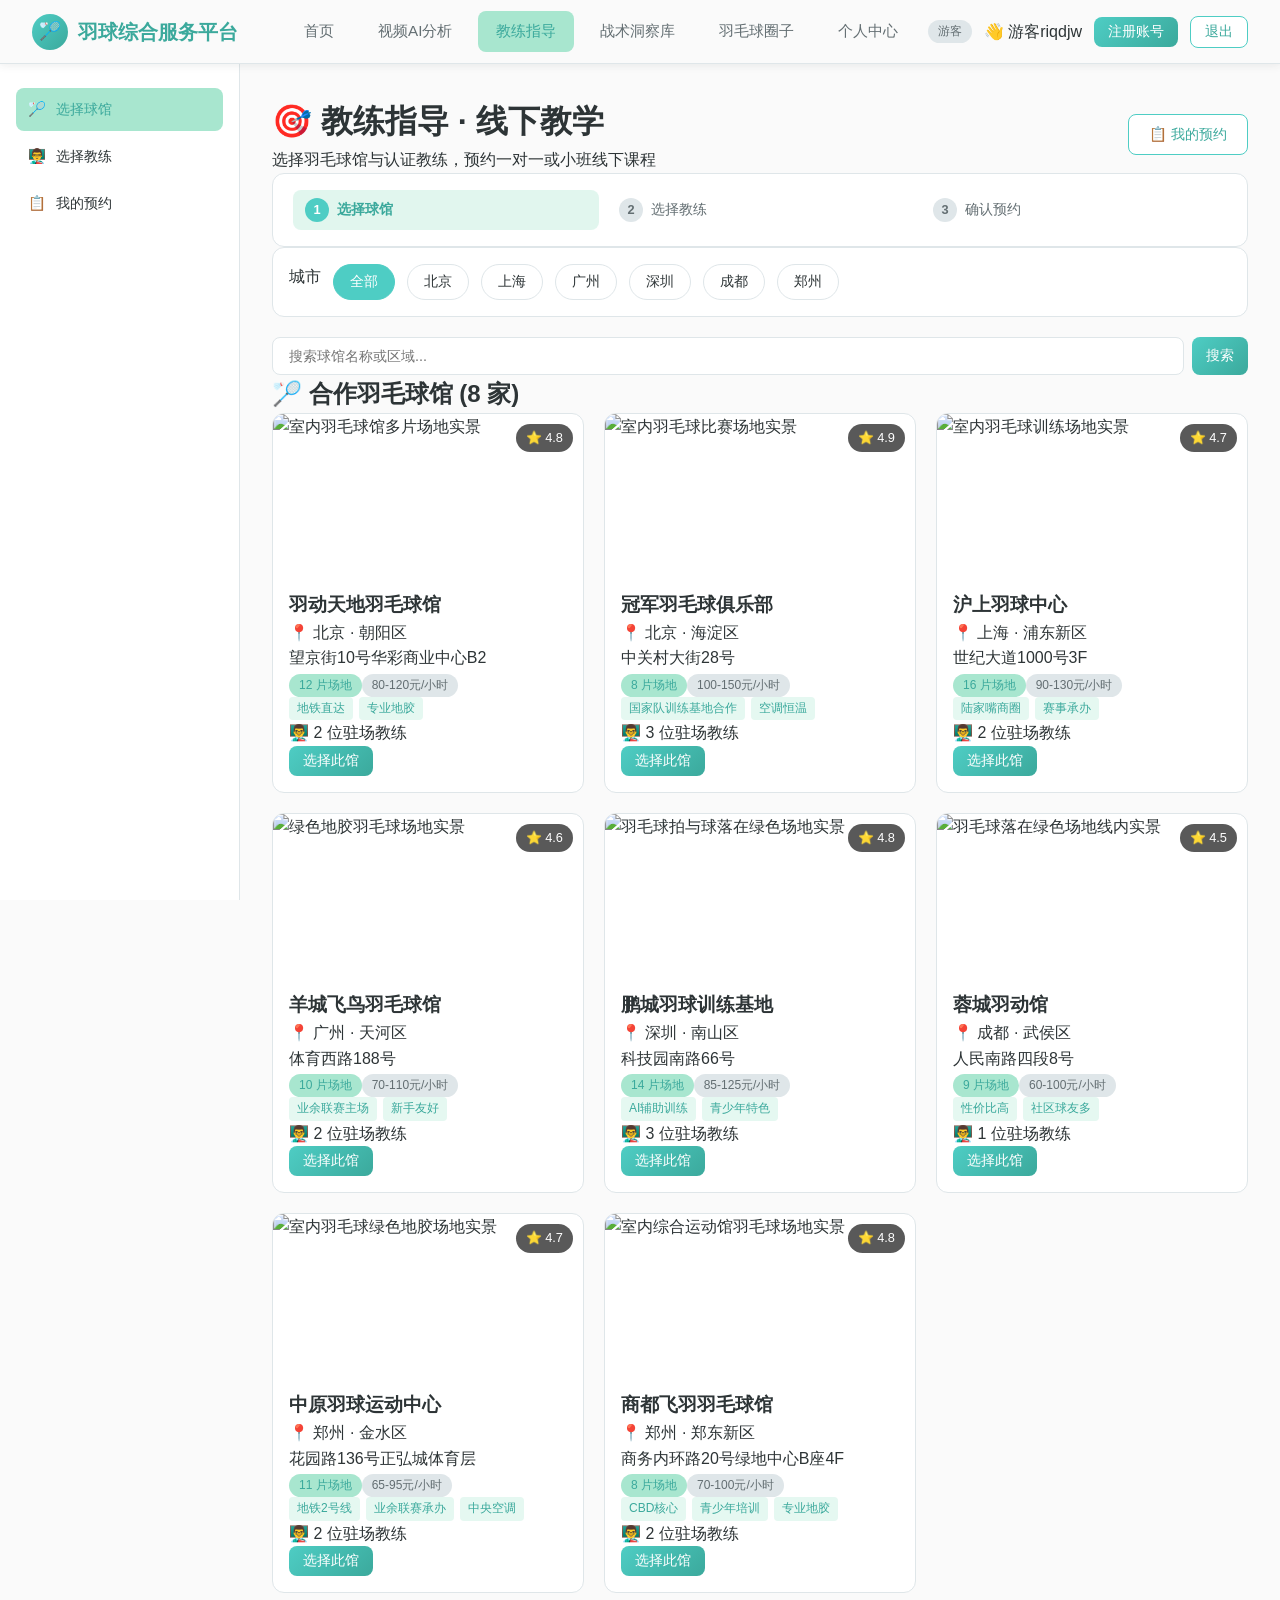
==== coaching.html @ 0258939e "Add files via upload" ====
<!DOCTYPE html>
<html lang="zh-CN">
<head>
  <meta charset="UTF-8">
  <meta name="viewport" content="width=device-width, initial-scale=1.0">
  <title>教练指导 - 羽球综合服务平台</title>
  <script src="https://cdn.tailwindcss.com"></script>
  <script>
    tailwind.config = {
      theme: { extend: { colors: { mint: { DEFAULT: '#4ECDC4', light: '#A8E6CF', dark: '#3BA99C' } } } }
    }
  </script>
  <link rel="stylesheet" href="css/common.css">
</head>
<body>
  <div id="topNav"></div>

  <div class="page-layout">
    <aside class="sidebar" id="sidebar"></aside>

    <main class="main-content">
      <div class="coaching-hero mb-6">
        <div>
          <h1 class="text-2xl font-bold text-gray-800">🎯 教练指导 · 线下教学</h1>
          <p class="text-gray-500 mt-1">选择羽毛球馆与认证教练，预约一对一或小班线下课程</p>
        </div>
        <button class="btn btn-secondary" id="myBookingsBtn">📋 我的预约</button>
      </div>

      <!-- 预约进度条 -->
      <div class="booking-steps mb-6" id="bookingSteps">
        <div class="booking-step active" data-step="1"><span class="step-num">1</span> 选择球馆</div>
        <div class="booking-step" data-step="2"><span class="step-num">2</span> 选择教练</div>
        <div class="booking-step" data-step="3"><span class="step-num">3</span> 确认预约</div>
      </div>

      <!-- 城市筛选 -->
      <div class="filter-bar mb-4" id="cityFilter">
        <div class="w-full mb-2 font-semibold text-sm text-gray-600">城市</div>
        <span class="filter-chip active" data-city="all">全部</span>
        <span class="filter-chip" data-city="北京">北京</span>
        <span class="filter-chip" data-city="上海">上海</span>
        <span class="filter-chip" data-city="广州">广州</span>
        <span class="filter-chip" data-city="深圳">深圳</span>
        <span class="filter-chip" data-city="成都">成都</span>
        <span class="filter-chip" data-city="郑州">郑州</span>
      </div>

      <div class="search-box mb-6">
        <input type="text" id="venueSearch" placeholder="搜索球馆名称或区域...">
        <button class="btn btn-sm btn-primary" id="venueSearchBtn">搜索</button>
      </div>

      <!-- Step 1: 球馆列表 -->
      <section id="stepVenues">
        <h2 class="text-lg font-bold mb-4">🏸 合作羽毛球馆 <span class="text-sm font-normal text-gray-500" id="venueCount"></span></h2>
        <div class="venue-grid" id="venueGrid"></div>
      </section>

      <!-- Step 2: 教练列表 -->
      <section id="stepCoaches" style="display:none;">
        <div class="selected-venue-bar mb-4" id="selectedVenueBar"></div>
        <h2 class="text-lg font-bold mb-4">👨‍🏫 驻场教练 <span class="text-sm font-normal text-gray-500" id="coachCount"></span></h2>
        <div class="filter-bar mb-4" id="coachFilter">
          <span class="filter-chip active" data-specialty="all">全部专长</span>
          <span class="filter-chip" data-specialty="新手">新手入门</span>
          <span class="filter-chip" data-specialty="单打">单打</span>
          <span class="filter-chip" data-specialty="双打">双打</span>
          <span class="filter-chip" data-specialty="青少年">青少年</span>
        </div>
        <div class="coach-grid" id="coachGrid"></div>
        <button class="btn btn-secondary mt-4" id="backToVenuesBtn">← 重新选择球馆</button>
      </section>
    </main>
  </div>

  <!-- 教练详情弹窗 -->
  <div class="modal-overlay" id="coachDetailModal">
    <div class="modal modal-lg">
      <div class="modal-header">
        <h3 id="coachDetailTitle">教练详情</h3>
        <button class="modal-close">&times;</button>
      </div>
      <div class="modal-body" id="coachDetailBody"></div>
      <div class="modal-footer">
        <button class="btn btn-primary" id="coachBookBtn">📅 立即预约</button>
      </div>
    </div>
  </div>

  <!-- 预约弹窗 -->
  <div class="modal-overlay" id="bookingModal">
    <div class="modal">
      <div class="modal-header">
        <h3>确认线下预约</h3>
        <button class="modal-close">&times;</button>
      </div>
      <div class="modal-body">
        <div class="booking-summary mb-4" id="bookingSummary"></div>
        <form id="bookingForm">
          <div class="form-group">
            <label class="form-label">上课日期</label>
            <select class="form-select" id="bookingDate"></select>
          </div>
          <div class="form-group">
            <label class="form-label">时间段</label>
            <div class="time-slot-grid" id="timeSlotGrid"></div>
          </div>
          <div class="form-group">
            <label class="form-label">课程类型</label>
            <select class="form-select" id="bookingCourseType">
              <option value="私教1对1">私教1对1（1小时）</option>
              <option value="双人对练">双人对练（1.5小时）</option>
              <option value="小班团课">小班团课（2小时，3人起）</option>
            </select>
          </div>
          <div class="form-group">
            <label class="form-label">联系电话</label>
            <input type="text" class="form-input" id="bookingPhone" placeholder="便于教练联系您">
          </div>
          <div class="form-group">
            <label class="form-label">备注（选填）</label>
            <textarea class="form-textarea" id="bookingNote" rows="2" placeholder="如：希望重点练习后场高远球"></textarea>
          </div>
          <div class="booking-price-box" id="bookingPriceBox"></div>
          <button type="submit" class="btn btn-primary w-full mt-2">确认预约</button>
        </form>
      </div>
    </div>
  </div>

  <!-- 我的预约弹窗 -->
  <div class="modal-overlay" id="myBookingsModal">
    <div class="modal modal-lg">
      <div class="modal-header">
        <h3>📋 我的教练预约</h3>
        <button class="modal-close">&times;</button>
      </div>
      <div class="modal-body" id="myBookingsList"></div>
    </div>
  </div>

  <script src="https://code.jquery.com/jquery-3.7.1.min.js"></script>
  <script src="js/video-library.js"></script>
  <script src="js/community-seed.js"></script>
  <script src="js/player-extra.js"></script>
  <script src="js/venue-images.js"></script>
  <script src="js/mock-data.js"></script>
  <script src="js/common.js"></script>
  <script src="js/coaching.js"></script>
</body>
</html>
---- css/common.css ----
/**
 * 羽毛球综合服务网站 - 公共样式
 * 主色调：羽毛球白 + 薄荷绿 + 深灰
 * 运动清爽风格，适配电脑端
 */

/* ========== CSS 变量 ========== */
:root {
  --color-white: #FAFAFA;
  --color-mint: #4ECDC4;
  --color-mint-light: #A8E6CF;
  --color-mint-dark: #3BA99C;
  --color-gray-dark: #2D3436;
  --color-gray: #636E72;
  --color-gray-light: #DFE6E9;
  --color-accent: #FF6B6B;
  --shadow-sm: 0 2px 8px rgba(45, 52, 54, 0.08);
  --shadow-md: 0 4px 16px rgba(45, 52, 54, 0.12);
  --shadow-lg: 0 8px 32px rgba(45, 52, 54, 0.16);
  --radius: 12px;
  --nav-height: 64px;
  --sidebar-width: 240px;
  --transition: all 0.3s ease;
}

/* ========== 基础重置 ========== */
* {
  margin: 0;
  padding: 0;
  box-sizing: border-box;
}

html {
  scroll-behavior: smooth;
}

body {
  font-family: 'Segoe UI', 'PingFang SC', 'Microsoft YaHei', sans-serif;
  background-color: var(--color-white);
  color: var(--color-gray-dark);
  min-height: 100vh;
  line-height: 1.6;
}

a {
  text-decoration: none;
  color: inherit;
  transition: var(--transition);
}

img {
  max-width: 100%;
  display: block;
}

/* ========== 固定顶部导航栏 ========== */
.top-nav {
  position: fixed;
  top: 0;
  left: 0;
  right: 0;
  height: var(--nav-height);
  background: rgba(250, 250, 250, 0.95);
  backdrop-filter: blur(12px);
  border-bottom: 1px solid var(--color-gray-light);
  z-index: 1000;
  display: flex;
  align-items: center;
  padding: 0 32px;
  box-shadow: var(--shadow-sm);
}

.nav-logo {
  display: flex;
  align-items: center;
  gap: 10px;
  font-size: 1.25rem;
  font-weight: 700;
  color: var(--color-mint-dark);
  margin-right: 48px;
}

.nav-logo-icon {
  width: 36px;
  height: 36px;
  background: linear-gradient(135deg, var(--color-mint), var(--color-mint-dark));
  border-radius: 50%;
  display: flex;
  align-items: center;
  justify-content: center;
  font-size: 18px;
}

.nav-links {
  display: flex;
  gap: 8px;
  flex: 1;
}

.nav-link {
  padding: 8px 18px;
  border-radius: 8px;
  font-size: 0.95rem;
  font-weight: 500;
  color: var(--color-gray);
  transition: var(--transition);
}

.nav-link:hover,
.nav-link.active {
  background: var(--color-mint-light);
  color: var(--color-mint-dark);
}

.nav-actions {
  display: flex;
  align-items: center;
  gap: 12px;
}

/* ========== 主布局：侧边栏 + 内容区 ========== */
.page-layout {
  display: flex;
  padding-top: var(--nav-height);
  min-height: 100vh;
}

.sidebar {
  position: fixed;
  top: var(--nav-height);
  left: 0;
  width: var(--sidebar-width);
  height: calc(100vh - var(--nav-height));
  background: #fff;
  border-right: 1px solid var(--color-gray-light);
  padding: 24px 16px;
  overflow-y: auto;
  z-index: 100;
}

.sidebar-title {
  font-size: 0.75rem;
  font-weight: 600;
  color: var(--color-gray);
  text-transform: uppercase;
  letter-spacing: 1px;
  margin-bottom: 12px;
  padding-left: 12px;
}

.sidebar-item {
  display: flex;
  align-items: center;
  gap: 10px;
  padding: 10px 12px;
  border-radius: 8px;
  cursor: pointer;
  font-size: 0.9rem;
  color: var(--color-gray-dark);
  transition: var(--transition);
  margin-bottom: 4px;
}

.sidebar-item:hover,
.sidebar-item.active {
  background: var(--color-mint-light);
  color: var(--color-mint-dark);
}

.main-content {
  flex: 1;
  margin-left: var(--sidebar-width);
  padding: 32px;
  max-width: calc(100% - var(--sidebar-width));
}

/* 无侧边栏页面 */
.main-content.full-width {
  margin-left: 0;
  max-width: 100%;
}

/* ========== 按钮样式 ========== */
.btn {
  display: inline-flex;
  align-items: center;
  justify-content: center;
  gap: 6px;
  padding: 10px 20px;
  border-radius: 8px;
  font-size: 0.9rem;
  font-weight: 500;
  cursor: pointer;
  border: none;
  transition: var(--transition);
}

.btn-primary {
  background: linear-gradient(135deg, var(--color-mint), var(--color-mint-dark));
  color: #fff;
}

.btn-primary:hover {
  transform: translateY(-1px);
  box-shadow: var(--shadow-md);
}

.btn-secondary {
  background: #fff;
  color: var(--color-mint-dark);
  border: 1px solid var(--color-mint);
}

.btn-secondary:hover {
  background: var(--color-mint-light);
}

.btn-danger {
  background: var(--color-accent);
  color: #fff;
}

.btn-sm {
  padding: 6px 14px;
  font-size: 0.85rem;
}

.btn-icon {
  width: 36px;
  height: 36px;
  padding: 0;
  border-radius: 50%;
}

/* ========== 卡片组件 ========== */
.card {
  background: #fff;
  border-radius: var(--radius);
  box-shadow: var(--shadow-sm);
  border: 1px solid var(--color-gray-light);
  overflow: hidden;
  transition: var(--transition);
}

.card:hover {
  box-shadow: var(--shadow-md);
}

.card-header {
  padding: 16px 20px;
  border-bottom: 1px solid var(--color-gray-light);
  font-weight: 600;
  display: flex;
  align-items: center;
  justify-content: space-between;
}

.card-body {
  padding: 20px;
}

/* ========== 轮播图 ========== */
.carousel {
  position: relative;
  border-radius: var(--radius);
  overflow: hidden;
  height: 360px;
}

.carousel-inner {
  display: flex;
  transition: transform 0.5s ease;
  height: 100%;
}

.carousel-slide {
  min-width: 100%;
  height: 100%;
  position: relative;
  cursor: pointer;
}

.carousel-slide img {
  width: 100%;
  height: 100%;
  object-fit: cover;
}

.carousel-slide .carousel-video {
  width: 100%;
  height: 100%;
  object-fit: cover;
}

.carousel-slide .carousel-embed {
  width: 100%;
  height: 100%;
  border: none;
  pointer-events: none;
}

/* ========== B站/通用视频嵌入 ========== */
.video-embed-frame {
  width: 100%;
  border: none;
  border-radius: 12px;
  background: #000;
}

.video-embed-wrap {
  width: 100%;
}

.video-container {
  min-height: 360px;
  background: #111;
  border-radius: var(--radius);
  padding: 8px;
}

/* ========== 热门视频缩略图 ========== */
.hot-video-thumb {
  position: relative;
  width: 72px;
  height: 48px;
  border-radius: 6px;
  overflow: hidden;
  flex-shrink: 0;
}

.hot-video-thumb img {
  width: 100%;
  height: 100%;
  object-fit: cover;
}

.hot-video-thumb .play-icon {
  position: absolute;
  inset: 0;
  display: flex;
  align-items: center;
  justify-content: center;
  background: rgba(0,0,0,0.35);
  color: #fff;
  font-size: 14px;
}

/* ========== 羽球资讯视频封面 ========== */
.news-card-cover {
  overflow: hidden;
  background: #000;
}

.news-play-badge {
  position: absolute;
  inset: 0;
  display: flex;
  align-items: center;
  justify-content: center;
  background: rgba(0, 0, 0, 0.35);
  color: #fff;
  font-size: 1rem;
  font-weight: 600;
  transition: var(--transition);
}

.news-card:hover .news-play-badge {
  background: rgba(0, 0, 0, 0.5);
}

.news-duration-badge {
  position: absolute;
  bottom: 8px;
  right: 8px;
  background: rgba(0, 0, 0, 0.75);
  color: #fff;
  font-size: 0.7rem;
  padding: 2px 8px;
  border-radius: 4px;
  z-index: 1;
}

.news-article-badge {
  position: absolute;
  top: 8px;
  left: 8px;
  background: rgba(78, 205, 196, 0.92);
  color: #fff;
  font-size: 0.7rem;
  padding: 3px 10px;
  border-radius: 4px;
  font-weight: 600;
  z-index: 1;
}

.news-article-meta {
  line-height: 1.8;
}

/* ========== 战术卡片视频封面 ========== */
.tactic-card-media {
  position: relative;
  padding: 0 !important;
  height: 160px;
  overflow: hidden;
  background: #000;
}

.tactic-card-video-thumb {
  width: 100%;
  height: 100%;
  object-fit: cover;
}

.tactic-card-emoji {
  font-size: 48px;
}

.tactic-play-badge {
  position: absolute;
  bottom: 8px;
  right: 8px;
  background: rgba(78, 205, 196, 0.9);
  color: #fff;
  font-size: 0.7rem;
  padding: 2px 8px;
  border-radius: 4px;
}

.carousel-caption {
  position: absolute;
  bottom: 0;
  left: 0;
  right: 0;
  padding: 24px 32px;
  background: linear-gradient(transparent, rgba(0,0,0,0.7));
  color: #fff;
}

.carousel-caption h3 {
  font-size: 1.5rem;
  margin-bottom: 8px;
}

.carousel-btn {
  position: absolute;
  top: 50%;
  transform: translateY(-50%);
  width: 44px;
  height: 44px;
  background: rgba(255,255,255,0.9);
  border: none;
  border-radius: 50%;
  cursor: pointer;
  font-size: 20px;
  z-index: 10;
  transition: var(--transition);
}

.carousel-btn:hover {
  background: #fff;
  box-shadow: var(--shadow-md);
}

.carousel-btn.prev { left: 16px; }
.carousel-btn.next { right: 16px; }

.carousel-dots {
  position: absolute;
  bottom: 16px;
  left: 50%;
  transform: translateX(-50%);
  display: flex;
  gap: 8px;
  z-index: 10;
}

.carousel-dot {
  width: 10px;
  height: 10px;
  border-radius: 50%;
  background: rgba(255,255,255,0.5);
  cursor: pointer;
  transition: var(--transition);
}

.carousel-dot.active {
  background: var(--color-mint);
  width: 24px;
  border-radius: 5px;
}

/* ========== 弹窗组件 ========== */
.modal-overlay {
  position: fixed;
  inset: 0;
  background: rgba(45, 52, 54, 0.5);
  backdrop-filter: blur(4px);
  z-index: 2000;
  display: none;
  align-items: center;
  justify-content: center;
  padding: 20px;
}

.modal-overlay.show {
  display: flex;
}

.modal {
  background: #fff;
  border-radius: var(--radius);
  box-shadow: var(--shadow-lg);
  width: 100%;
  max-width: 520px;
  max-height: 90vh;
  overflow-y: auto;
  animation: modalIn 0.3s ease;
}

.modal-lg {
  max-width: 720px;
}

@keyframes modalIn {
  from { opacity: 0; transform: scale(0.95) translateY(-10px); }
  to { opacity: 1; transform: scale(1) translateY(0); }
}

.modal-header {
  padding: 20px 24px;
  border-bottom: 1px solid var(--color-gray-light);
  display: flex;
  align-items: center;
  justify-content: space-between;
}

.modal-header h3 {
  font-size: 1.15rem;
  font-weight: 600;
}

.modal-close {
  width: 32px;
  height: 32px;
  border: none;
  background: var(--color-gray-light);
  border-radius: 50%;
  cursor: pointer;
  font-size: 18px;
  display: flex;
  align-items: center;
  justify-content: center;
  transition: var(--transition);
}

.modal-close:hover {
  background: var(--color-accent);
  color: #fff;
}

.modal-body {
  padding: 24px;
}

.modal-footer {
  padding: 16px 24px;
  border-top: 1px solid var(--color-gray-light);
  display: flex;
  justify-content: flex-end;
  gap: 12px;
}

/* ========== 表单样式 ========== */
.form-group {
  margin-bottom: 16px;
}

.form-label {
  display: block;
  font-size: 0.875rem;
  font-weight: 500;
  margin-bottom: 6px;
  color: var(--color-gray-dark);
}

.form-input,
.form-select,
.form-textarea {
  width: 100%;
  padding: 10px 14px;
  border: 1px solid var(--color-gray-light);
  border-radius: 8px;
  font-size: 0.9rem;
  transition: var(--transition);
  background: #fff;
}

.form-input:focus,
.form-select:focus,
.form-textarea:focus {
  outline: none;
  border-color: var(--color-mint);
  box-shadow: 0 0 0 3px rgba(78, 205, 196, 0.2);
}

.form-textarea {
  min-height: 100px;
  resize: vertical;
}

.form-error {
  color: var(--color-accent);
  font-size: 0.8rem;
  margin-top: 4px;
}

.form-tabs {
  display: flex;
  gap: 4px;
  margin-bottom: 20px;
  background: var(--color-gray-light);
  padding: 4px;
  border-radius: 8px;
}

.form-tab {
  flex: 1;
  padding: 8px;
  text-align: center;
  border-radius: 6px;
  cursor: pointer;
  font-size: 0.9rem;
  transition: var(--transition);
}

.form-tab.active {
  background: #fff;
  color: var(--color-mint-dark);
  font-weight: 600;
}

.auth-divider {
  display: flex;
  align-items: center;
  gap: 12px;
  margin: 16px 0;
  color: var(--color-gray);
  font-size: 0.85rem;
}

.auth-divider::before,
.auth-divider::after {
  content: '';
  flex: 1;
  height: 1px;
  background: var(--color-gray-light);
}

/* ========== Toast 提示 ========== */
.toast-container {
  position: fixed;
  top: 80px;
  right: 24px;
  z-index: 3000;
  display: flex;
  flex-direction: column;
  gap: 8px;
}

.toast {
  padding: 12px 20px;
  border-radius: 8px;
  background: var(--color-gray-dark);
  color: #fff;
  font-size: 0.9rem;
  box-shadow: var(--shadow-md);
  animation: toastIn 0.3s ease;
  max-width: 360px;
}

.toast.success { background: var(--color-mint-dark); }
.toast.error { background: var(--color-accent); }
.toast.warning { background: #FDCB6E; color: var(--color-gray-dark); }

@keyframes toastIn {
  from { opacity: 0; transform: translateX(100%); }
  to { opacity: 1; transform: translateX(0); }
}

/* ========== 标签/徽章 ========== */
.badge {
  display: inline-block;
  padding: 2px 10px;
  border-radius: 20px;
  font-size: 0.75rem;
  font-weight: 500;
}

.badge-mint {
  background: var(--color-mint-light);
  color: var(--color-mint-dark);
}

.badge-gray {
  background: var(--color-gray-light);
  color: var(--color-gray);
}

.badge-hot {
  background: #FFEAA7;
  color: #D63031;
}

/* ========== 数据卡片网格 ========== */
.stats-grid {
  display: grid;
  grid-template-columns: repeat(auto-fit, minmax(200px, 1fr));
  gap: 16px;
}

.stat-card {
  background: #fff;
  border-radius: var(--radius);
  padding: 20px;
  border: 1px solid var(--color-gray-light);
  text-align: center;
}

.stat-card .stat-value {
  font-size: 2rem;
  font-weight: 700;
  color: var(--color-mint-dark);
}

.stat-card .stat-label {
  font-size: 0.85rem;
  color: var(--color-gray);
  margin-top: 4px;
}

/* ========== 快捷入口 ========== */
.quick-entry-grid {
  display: grid;
  grid-template-columns: repeat(5, 1fr);
  gap: 16px;
}

.quick-entry {
  background: #fff;
  border-radius: var(--radius);
  padding: 24px 16px;
  text-align: center;
  border: 1px solid var(--color-gray-light);
  cursor: pointer;
  transition: var(--transition);
}

.quick-entry:hover {
  border-color: var(--color-mint);
  transform: translateY(-2px);
  box-shadow: var(--shadow-md);
}

.quick-entry-icon {
  width: 48px;
  height: 48px;
  margin: 0 auto 12px;
  background: var(--color-mint-light);
  border-radius: 12px;
  display: flex;
  align-items: center;
  justify-content: center;
  font-size: 24px;
}

.quick-entry-title {
  font-weight: 600;
  font-size: 0.9rem;
}

/* ========== 列表项 ========== */
.list-item {
  display: flex;
  align-items: center;
  gap: 16px;
  padding: 16px;
  border-bottom: 1px solid var(--color-gray-light);
  cursor: pointer;
  transition: var(--transition);
}

.list-item:hover {
  background: rgba(168, 230, 207, 0.15);
}

.list-item:last-child {
  border-bottom: none;
}

.list-rank {
  width: 28px;
  height: 28px;
  border-radius: 6px;
  display: flex;
  align-items: center;
  justify-content: center;
  font-weight: 700;
  font-size: 0.85rem;
  background: var(--color-gray-light);
}

.list-rank.top1 { background: #FFD700; color: #fff; }
.list-rank.top2 { background: #C0C0C0; color: #fff; }
.list-rank.top3 { background: #CD7F32; color: #fff; }

/* 首页三栏数据区 - 统一尺寸与简约排版 */
.home-data-section {
  margin-bottom: 32px;
}

.home-data-grid {
  display: grid;
  grid-template-columns: repeat(3, minmax(0, 1fr));
  gap: 20px;
  align-items: stretch;
}

.home-data-grid .scalable-card {
  display: flex;
  flex-direction: column;
  min-height: 520px;
  height: 100%;
}

.home-card-head {
  display: flex;
  align-items: center;
  justify-content: space-between;
  gap: 12px;
  padding: 14px 16px 10px;
  border-bottom: 1px solid var(--color-gray-light);
  min-height: 52px;
}

.home-card-title {
  font-size: 0.95rem;
  font-weight: 600;
  color: var(--color-gray-dark);
  margin: 0;
  white-space: nowrap;
  overflow: hidden;
  text-overflow: ellipsis;
}

.home-card-filters {
  display: flex;
  align-items: center;
  min-height: 44px;
  padding: 0 16px 10px;
  border-bottom: 1px solid var(--color-gray-light);
}

.home-card-filters .card-mini-tabs {
  width: 100%;
  gap: 6px;
}

.home-card-filters .card-mini-tab {
  flex: 1;
  text-align: center;
  padding: 6px 8px;
  font-size: 0.8rem;
  border-radius: 8px;
}

.home-card-filter-hint {
  font-size: 0.8rem;
  color: var(--color-gray);
}

.home-card-body {
  padding: 0;
}

.home-data-grid .list-item {
  padding: 12px 16px;
  gap: 12px;
  align-items: flex-start;
}

.home-data-grid .list-item .btn-sm {
  flex-shrink: 0;
  margin-top: 2px;
}

/* 首页数据卡片 - 自由缩放 */
.scalable-card {
  display: flex;
  flex-direction: column;
  min-height: 0;
}

.scale-controls-compact {
  padding: 2px 4px;
  background: transparent;
  border: none;
  gap: 4px;
  flex-shrink: 0;
}

.scale-controls {
  display: flex;
  align-items: center;
  gap: 6px;
  padding: 4px 8px;
  background: rgba(168, 230, 207, 0.2);
  border-radius: 8px;
  border: 1px solid rgba(78, 205, 196, 0.25);
}

.scale-controls-compact .scale-btn {
  width: 22px;
  height: 22px;
  font-size: 0.85rem;
  border-color: transparent;
  background: var(--color-gray-light);
}

.scale-controls-compact .scale-btn:hover {
  background: rgba(168, 230, 207, 0.45);
}

.scale-controls-compact .scale-slider {
  width: 56px;
}

.scale-btn {
  width: 26px;
  height: 26px;
  border: 1px solid var(--color-gray-light);
  border-radius: 6px;
  background: #fff;
  color: var(--color-gray-dark);
  font-size: 1rem;
  line-height: 1;
  cursor: pointer;
  transition: var(--transition);
  display: flex;
  align-items: center;
  justify-content: center;
  padding: 0;
}

.scale-btn:hover {
  border-color: var(--color-mint);
  color: var(--color-mint-dark);
}

.scale-btn-reset {
  font-size: 0.85rem;
}

.scale-slider {
  width: 72px;
  height: 4px;
  accent-color: var(--color-mint-dark);
  cursor: pointer;
}

.scale-label {
  font-size: 0.75rem;
  color: var(--color-gray);
  min-width: 36px;
  text-align: center;
}

.scalable-viewport {
  position: relative;
  overflow: auto;
  flex: 1;
  height: 400px;
  min-height: 280px;
  max-height: 640px;
  background: #fff;
}

.scalable-scaler {
  transform-origin: top left;
  transition: transform 0.15s ease;
  will-change: transform;
}

.scalable-resize-handle {
  position: sticky;
  bottom: 0;
  left: 0;
  right: 0;
  height: 8px;
  cursor: ns-resize;
  background: linear-gradient(to bottom, transparent, rgba(223, 230, 233, 0.9));
  display: flex;
  align-items: center;
  justify-content: center;
  z-index: 2;
}

.scalable-resize-handle:hover .resize-grip,
.scalable-resize-handle.is-dragging .resize-grip {
  background: var(--color-mint-dark);
  width: 48px;
}

.resize-grip {
  width: 32px;
  height: 3px;
  border-radius: 2px;
  background: var(--color-gray-light);
  transition: var(--transition);
}

.scalable-viewport.is-resizing {
  user-select: none;
}

/* 卡片内迷你 Tab */
.card-header-split {
  display: flex;
  align-items: center;
  justify-content: space-between;
  flex-wrap: wrap;
  gap: 8px;
}

.card-mini-tabs {
  display: flex;
  gap: 4px;
}

.card-mini-tab {
  font-size: 0.75rem;
  padding: 3px 10px;
  border-radius: 12px;
  cursor: pointer;
  color: var(--color-gray);
  background: var(--color-gray-light);
  transition: var(--transition);
  user-select: none;
}

.card-mini-tab:hover,
.card-mini-tab.active {
  background: var(--color-mint);
  color: #fff;
}

/* 胜率进度条 */
.win-rate-bar {
  height: 4px;
  background: var(--color-gray-light);
  border-radius: 2px;
  overflow: hidden;
  max-width: 180px;
}

.win-rate-bar-lg {
  max-width: 100%;
  height: 8px;
  border-radius: 4px;
}

.win-rate-fill {
  height: 100%;
  background: linear-gradient(90deg, var(--color-mint), var(--color-mint-dark));
  border-radius: inherit;
  transition: width 0.4s ease;
}

/* 详情弹窗 */
.detail-meta-row {
  display: flex;
  flex-wrap: wrap;
  gap: 8px;
  margin-bottom: 16px;
}

.detail-info-grid {
  display: grid;
  grid-template-columns: repeat(2, 1fr);
  gap: 12px;
  margin-bottom: 8px;
}

.detail-label {
  font-size: 0.75rem;
  color: var(--color-gray);
  display: block;
  margin-bottom: 2px;
}

.detail-info-grid p {
  font-weight: 600;
  font-size: 0.9rem;
}

.detail-table {
  width: 100%;
  border-collapse: collapse;
  font-size: 0.85rem;
  margin-bottom: 8px;
}

.detail-table th,
.detail-table td {
  padding: 8px 12px;
  border-bottom: 1px solid var(--color-gray-light);
  text-align: left;
}

.detail-table th {
  background: rgba(168, 230, 207, 0.2);
  font-weight: 600;
  color: var(--color-gray-dark);
}

.detail-actions {
  display: flex;
  flex-wrap: wrap;
  gap: 10px;
  padding-top: 16px;
  border-top: 1px solid var(--color-gray-light);
}

.player-career-box {
  padding: 12px 16px;
  border-radius: 8px;
  margin-bottom: 8px;
}

.player-status-active {
  color: var(--color-mint-dark);
}

.player-status-retired {
  color: #888;
}

.player-career-box.player-status-active {
  background: rgba(168, 230, 207, 0.25);
  border: 1px solid rgba(78, 205, 196, 0.35);
}

.player-career-box.player-status-retired {
  background: rgba(0, 0, 0, 0.04);
  border: 1px solid var(--color-gray-light);
}

.player-item-retired {
  opacity: 0.88;
}

.player-profile-grid {
  margin-bottom: 4px;
}

/* 球员高光时刻 */
.player-highlights {
  position: relative;
  padding-left: 8px;
  margin-bottom: 8px;
}

.player-highlight-item {
  display: flex;
  gap: 12px;
  padding-bottom: 16px;
  position: relative;
}

.player-highlight-item:not(:last-child)::before {
  content: '';
  position: absolute;
  left: 52px;
  top: 20px;
  bottom: 0;
  width: 2px;
  background: var(--color-gray-light);
}

.player-highlight-date {
  width: 72px;
  flex-shrink: 0;
  font-size: 0.75rem;
  color: var(--color-gray);
  text-align: right;
  padding-top: 2px;
}

.player-highlight-dot {
  width: 10px;
  height: 10px;
  border-radius: 50%;
  background: var(--color-mint);
  flex-shrink: 0;
  margin-top: 4px;
  z-index: 1;
}

.player-highlight-content {
  flex: 1;
  min-width: 0;
}

/* 球员相关文章 */
.player-articles {
  display: flex;
  flex-direction: column;
  gap: 10px;
  margin-bottom: 8px;
}

.player-article-card {
  padding: 12px 14px;
  border: 1px solid var(--color-gray-light);
  border-radius: 8px;
  transition: var(--transition);
}

.player-article-card:hover {
  border-color: var(--color-mint);
  background: rgba(168, 230, 207, 0.12);
}

/* ========== 页脚 ========== */
.site-footer {
  background: var(--color-gray-dark);
  color: #fff;
  padding: 48px 32px 24px;
  margin-top: 48px;
}

.footer-grid {
  display: grid;
  grid-template-columns: repeat(4, 1fr);
  gap: 32px;
  max-width: 1200px;
  margin: 0 auto 32px;
}

.footer-section h4 {
  margin-bottom: 16px;
  color: var(--color-mint);
}

.footer-section p,
.footer-section a {
  font-size: 0.875rem;
  color: rgba(255,255,255,0.7);
  line-height: 2;
  display: block;
}

.footer-section a:hover {
  color: var(--color-mint);
}

.footer-bottom {
  text-align: center;
  padding-top: 24px;
  border-top: 1px solid rgba(255,255,255,0.1);
  font-size: 0.8rem;
  color: rgba(255,255,255,0.5);
}

/* ========== 视频分析专用 ========== */
.video-container {
  background: #000;
  border-radius: var(--radius);
  overflow: hidden;
  position: relative;
}

.video-container video {
  width: 100%;
  max-height: 480px;
}

.analysis-panel {
  display: grid;
  grid-template-columns: 1fr 1fr;
  gap: 20px;
}

.heatmap-canvas {
  width: 100%;
  height: 200px;
  background: #1a1a2e;
  border-radius: 8px;
}

.trajectory-canvas {
  width: 100%;
  height: 200px;
  background: #16213e;
  border-radius: 8px;
}

.frame-preview {
  display: flex;
  gap: 8px;
  overflow-x: auto;
  padding: 8px 0;
}

.frame-thumb {
  min-width: 80px;
  height: 60px;
  border-radius: 6px;
  background: var(--color-gray-light);
  border: 2px solid transparent;
  cursor: pointer;
  display: flex;
  align-items: center;
  justify-content: center;
  font-size: 0.75rem;
  transition: var(--transition);
}

.frame-thumb.active {
  border-color: var(--color-mint);
}

.action-tag {
  display: inline-block;
  padding: 4px 12px;
  border-radius: 20px;
  font-size: 0.8rem;
  margin: 4px;
  background: var(--color-mint-light);
  color: var(--color-mint-dark);
}

/* ========== 战术卡片 ========== */
.tactic-card {
  background: #fff;
  border-radius: var(--radius);
  border: 1px solid var(--color-gray-light);
  overflow: hidden;
  transition: var(--transition);
  cursor: pointer;
}

.tactic-card:hover {
  box-shadow: var(--shadow-md);
  border-color: var(--color-mint);
}

.tactic-card-img {
  height: 160px;
  background: linear-gradient(135deg, var(--color-mint-light), var(--color-mint));
  display: flex;
  align-items: center;
  justify-content: center;
  font-size: 48px;
}

.tactic-card-body {
  padding: 16px;
}

.tactic-meta {
  display: flex;
  gap: 8px;
  flex-wrap: wrap;
  margin-top: 8px;
}

/* ========== 圈子/贴吧样式 ========== */
.forum-header {
  background: linear-gradient(135deg, var(--color-mint), var(--color-mint-dark));
  color: #fff;
  padding: 24px;
  border-radius: var(--radius);
  margin-bottom: 20px;
}

.post-item {
  background: #fff;
  border-radius: var(--radius);
  border: 1px solid var(--color-gray-light);
  padding: 20px;
  margin-bottom: 12px;
  transition: var(--transition);
}

.post-item:hover {
  box-shadow: var(--shadow-sm);
}

.post-item.pinned {
  border-left: 4px solid var(--color-mint);
}

.post-meta {
  display: flex;
  align-items: center;
  gap: 12px;
  font-size: 0.85rem;
  color: var(--color-gray);
  margin-bottom: 12px;
}

.post-actions {
  display: flex;
  gap: 16px;
  margin-top: 12px;
  padding-top: 12px;
  border-top: 1px solid var(--color-gray-light);
}

.post-action-btn {
  display: flex;
  align-items: center;
  gap: 4px;
  font-size: 0.85rem;
  color: var(--color-gray);
  cursor: pointer;
  border: none;
  background: none;
  transition: var(--transition);
}

.post-action-btn:hover,
.post-action-btn.active {
  color: var(--color-mint-dark);
}

/* 社区动态条 */
.community-activity-bar {
  background: #fff;
  border: 1px solid var(--color-gray-light);
  border-radius: var(--radius);
  padding: 14px 18px;
  margin-bottom: 16px;
}

.activity-stats {
  display: flex;
  flex-wrap: wrap;
  gap: 16px;
  font-size: 0.85rem;
  color: var(--color-gray);
  margin-bottom: 10px;
  padding-bottom: 10px;
  border-bottom: 1px dashed var(--color-gray-light);
}

.activity-hot {
  display: flex;
  flex-wrap: wrap;
  align-items: center;
  gap: 8px;
  font-size: 0.85rem;
}

.activity-label {
  font-weight: 600;
  color: var(--color-mint-dark);
  white-space: nowrap;
}

.activity-hot-item {
  color: var(--color-gray-dark);
  text-decoration: none;
  max-width: 200px;
  overflow: hidden;
  text-overflow: ellipsis;
  white-space: nowrap;
}

.activity-hot-item:hover {
  color: var(--color-mint-dark);
  text-decoration: underline;
}

.activity-divider {
  color: var(--color-gray-light);
  user-select: none;
}

.sidebar-badge {
  background: var(--color-mint-light);
  color: var(--color-mint-dark);
  font-size: 0.7rem;
  padding: 1px 6px;
  border-radius: 10px;
  font-weight: 600;
}

/* 视频帖缩略图 */
.video-thumb-preview {
  position: relative;
}

.video-play-overlay {
  position: absolute;
  inset: 0;
  display: flex;
  align-items: center;
  justify-content: center;
  background: rgba(0, 0, 0, 0.35);
  color: #fff;
  font-size: 1.1rem;
  font-weight: 600;
  transition: var(--transition);
}

.video-thumb-preview:hover .video-play-overlay {
  background: rgba(0, 0, 0, 0.5);
}

.video-duration-badge {
  position: absolute;
  bottom: 8px;
  right: 8px;
  background: rgba(0, 0, 0, 0.75);
  color: #fff;
  font-size: 0.75rem;
  padding: 2px 8px;
  border-radius: 4px;
}

.video-coach-badge {
  position: absolute;
  bottom: 8px;
  left: 8px;
  background: rgba(78, 205, 196, 0.9);
  color: #fff;
  font-size: 0.75rem;
  padding: 2px 8px;
  border-radius: 4px;
}

.video-embed-wrap {
  margin-bottom: 16px;
}

.video-embed-frame {
  width: 100%;
  border-radius: var(--radius);
  background: #000;
}

.comment-list {
  margin-top: 16px;
  padding-left: 16px;
  border-left: 2px solid var(--color-gray-light);
}

.comment-item {
  padding: 12px 0;
  border-bottom: 1px dashed var(--color-gray-light);
}

.comment-replies {
  margin-left: 24px;
  margin-top: 8px;
}

.fab-post {
  position: fixed;
  bottom: 32px;
  right: 32px;
  width: 56px;
  height: 56px;
  border-radius: 50%;
  background: linear-gradient(135deg, var(--color-mint), var(--color-mint-dark));
  color: #fff;
  border: none;
  font-size: 28px;
  cursor: pointer;
  box-shadow: var(--shadow-lg);
  z-index: 500;
  transition: var(--transition);
}

.fab-post:hover {
  transform: scale(1.1);
}

/* ========== 个人中心 ========== */
.profile-header {
  background: linear-gradient(135deg, var(--color-mint-light), var(--color-mint));
  border-radius: var(--radius);
  padding: 32px;
  display: flex;
  align-items: center;
  gap: 24px;
  margin-bottom: 24px;
}

.guest-tip-banner {
  padding: 10px 14px;
  background: rgba(255, 255, 255, 0.75);
  border-radius: 8px;
  font-size: 0.85rem;
  color: var(--color-gray-dark);
  display: flex;
  align-items: center;
  flex-wrap: wrap;
  gap: 8px;
}

.profile-avatar {
  width: 96px;
  height: 96px;
  border-radius: 50%;
  border: 4px solid #fff;
  background: var(--color-gray-light);
  display: flex;
  align-items: center;
  justify-content: center;
  font-size: 40px;
  overflow: hidden;
}

.profile-avatar img {
  width: 100%;
  height: 100%;
  object-fit: cover;
}

.profile-tabs {
  display: flex;
  gap: 4px;
  border-bottom: 2px solid var(--color-gray-light);
  margin-bottom: 24px;
}

.profile-tab {
  padding: 12px 24px;
  cursor: pointer;
  font-weight: 500;
  color: var(--color-gray);
  border-bottom: 2px solid transparent;
  margin-bottom: -2px;
  transition: var(--transition);
}

.profile-tab.active {
  color: var(--color-mint-dark);
  border-bottom-color: var(--color-mint);
}

.asset-grid {
  display: grid;
  grid-template-columns: repeat(auto-fill, minmax(280px, 1fr));
  gap: 16px;
}

.notification-item {
  display: flex;
  gap: 12px;
  padding: 12px;
  border-radius: 8px;
  margin-bottom: 8px;
  background: #fff;
  border: 1px solid var(--color-gray-light);
}

.notification-item.unread {
  background: rgba(168, 230, 207, 0.2);
  border-color: var(--color-mint);
}

/* ========== 筛选栏 ========== */
.filter-bar {
  display: flex;
  gap: 12px;
  flex-wrap: wrap;
  margin-bottom: 20px;
  padding: 16px;
  background: #fff;
  border-radius: var(--radius);
  border: 1px solid var(--color-gray-light);
}

.filter-chip {
  padding: 6px 16px;
  border-radius: 20px;
  font-size: 0.85rem;
  cursor: pointer;
  border: 1px solid var(--color-gray-light);
  background: #fff;
  transition: var(--transition);
}

.filter-chip.active {
  background: var(--color-mint);
  color: #fff;
  border-color: var(--color-mint);
}

/* ========== 搜索框 ========== */
.search-box {
  display: flex;
  gap: 8px;
}

.search-box input {
  flex: 1;
  padding: 10px 16px;
  border: 1px solid var(--color-gray-light);
  border-radius: 8px;
  font-size: 0.9rem;
}

.search-box input:focus {
  outline: none;
  border-color: var(--color-mint);
}

/* ========== 空状态 ========== */
.empty-state {
  text-align: center;
  padding: 48px 24px;
  color: var(--color-gray);
}

.empty-state-icon {
  font-size: 64px;
  margin-bottom: 16px;
  opacity: 0.5;
}

/* ========== 加载动画 ========== */
.loading-spinner {
  width: 40px;
  height: 40px;
  border: 3px solid var(--color-gray-light);
  border-top-color: var(--color-mint);
  border-radius: 50%;
  animation: spin 0.8s linear infinite;
  margin: 24px auto;
}

@keyframes spin {
  to { transform: rotate(360deg); }
}

/* ========== AI分析进度条 ========== */
.progress-bar {
  height: 6px;
  background: var(--color-gray-light);
  border-radius: 3px;
  overflow: hidden;
  margin: 12px 0;
}

.progress-fill {
  height: 100%;
  background: linear-gradient(90deg, var(--color-mint), var(--color-mint-dark));
  border-radius: 3px;
  transition: width 0.3s ease;
}

/* ========== 教练指导 ========== */
.coaching-hero {
  display: flex;
  justify-content: space-between;
  align-items: center;
  flex-wrap: wrap;
  gap: 16px;
}

.booking-steps {
  display: flex;
  gap: 8px;
  background: #fff;
  padding: 16px 20px;
  border-radius: var(--radius);
  border: 1px solid var(--color-gray-light);
}

.booking-step {
  flex: 1;
  display: flex;
  align-items: center;
  gap: 8px;
  font-size: 0.9rem;
  color: var(--color-gray);
  padding: 8px 12px;
  border-radius: 8px;
  transition: var(--transition);
}

.booking-step .step-num {
  width: 24px;
  height: 24px;
  border-radius: 50%;
  background: var(--color-gray-light);
  display: flex;
  align-items: center;
  justify-content: center;
  font-size: 0.8rem;
  font-weight: 600;
  flex-shrink: 0;
}

.booking-step.active {
  background: rgba(168, 230, 207, 0.35);
  color: var(--color-mint-dark);
  font-weight: 600;
}

.booking-step.active .step-num {
  background: var(--color-mint);
  color: #fff;
}

.booking-step.done {
  color: var(--color-mint-dark);
}

.booking-step.done .step-num {
  background: var(--color-mint-dark);
  color: #fff;
}

.venue-grid {
  display: grid;
  grid-template-columns: repeat(3, 1fr);
  gap: 20px;
}

.venue-card {
  background: #fff;
  border-radius: var(--radius);
  border: 1px solid var(--color-gray-light);
  overflow: hidden;
  transition: var(--transition);
}

.venue-card:hover {
  box-shadow: var(--shadow-md);
  border-color: var(--color-mint);
}

.venue-card-img {
  position: relative;
  height: 160px;
  overflow: hidden;
}

.venue-card-img img {
  width: 100%;
  height: 100%;
  object-fit: cover;
}

.venue-rating {
  position: absolute;
  top: 10px;
  right: 10px;
  background: rgba(0, 0, 0, 0.65);
  color: #fff;
  padding: 4px 10px;
  border-radius: 20px;
  font-size: 0.8rem;
}

.venue-card-body {
  padding: 16px;
}

.venue-tags {
  display: flex;
  flex-wrap: wrap;
  gap: 6px;
}

.venue-tag {
  font-size: 0.75rem;
  padding: 2px 8px;
  background: rgba(168, 230, 207, 0.3);
  color: var(--color-mint-dark);
  border-radius: 4px;
}

.coach-grid {
  display: grid;
  grid-template-columns: repeat(2, 1fr);
  gap: 20px;
}

.coach-card {
  display: flex;
  gap: 16px;
  background: #fff;
  border: 1px solid var(--color-gray-light);
  border-radius: var(--radius);
  padding: 20px;
  transition: var(--transition);
}

.coach-card:hover {
  border-color: var(--color-mint);
  box-shadow: var(--shadow-sm);
}

.coach-avatar {
  width: 64px;
  height: 64px;
  border-radius: 50%;
  background: rgba(168, 230, 207, 0.4);
  display: flex;
  align-items: center;
  justify-content: center;
  font-size: 32px;
  flex-shrink: 0;
}

.coach-card-body {
  flex: 1;
  min-width: 0;
}

.coach-specialty {
  display: flex;
  flex-wrap: wrap;
  gap: 6px;
}

.selected-venue-bar {
  background: rgba(168, 230, 207, 0.2);
  border: 1px solid rgba(78, 205, 196, 0.35);
  border-radius: var(--radius);
  padding: 16px;
}

.selected-venue-info {
  display: flex;
  gap: 16px;
  align-items: center;
}

.selected-venue-info img {
  width: 80px;
  height: 60px;
  object-fit: cover;
  border-radius: 8px;
}

.coach-detail-header {
  display: flex;
  gap: 20px;
  margin-bottom: 20px;
  padding-bottom: 16px;
  border-bottom: 1px solid var(--color-gray-light);
}

.coach-detail-avatar {
  width: 80px;
  height: 80px;
  border-radius: 50%;
  background: rgba(168, 230, 207, 0.4);
  display: flex;
  align-items: center;
  justify-content: center;
  font-size: 40px;
  flex-shrink: 0;
}

.booking-summary {
  background: var(--color-white);
  border: 1px solid var(--color-gray-light);
  border-radius: 8px;
  padding: 14px;
}

.booking-summary-row {
  display: flex;
  justify-content: space-between;
  gap: 12px;
  padding: 6px 0;
  font-size: 0.9rem;
}

.booking-summary-row:not(:last-child) {
  border-bottom: 1px dashed var(--color-gray-light);
}

.time-slot-grid {
  display: grid;
  grid-template-columns: repeat(3, 1fr);
  gap: 8px;
}

.time-slot-btn {
  padding: 10px 8px;
  border: 1px solid var(--color-gray-light);
  border-radius: 8px;
  background: #fff;
  font-size: 0.85rem;
  cursor: pointer;
  transition: var(--transition);
  text-align: center;
}

.time-slot-btn:hover:not(.disabled) {
  border-color: var(--color-mint);
}

.time-slot-btn.active {
  background: rgba(168, 230, 207, 0.35);
  border-color: var(--color-mint-dark);
  color: var(--color-mint-dark);
  font-weight: 600;
}

.time-slot-btn.disabled {
  opacity: 0.45;
  cursor: not-allowed;
  background: var(--color-gray-light);
}

.booking-price-box {
  padding: 12px 14px;
  background: rgba(168, 230, 207, 0.2);
  border-radius: 8px;
  margin-top: 8px;
}

.booking-record-card {
  padding: 16px;
  border: 1px solid var(--color-gray-light);
  border-radius: var(--radius);
  margin-bottom: 12px;
}

.booking-record-card:last-child {
  margin-bottom: 0;
}

/* ========== 滚动条美化 ========== */
::-webkit-scrollbar {
  width: 6px;
  height: 6px;
}

::-webkit-scrollbar-track {
  background: var(--color-gray-light);
}

::-webkit-scrollbar-thumb {
  background: var(--color-mint);
  border-radius: 3px;
}
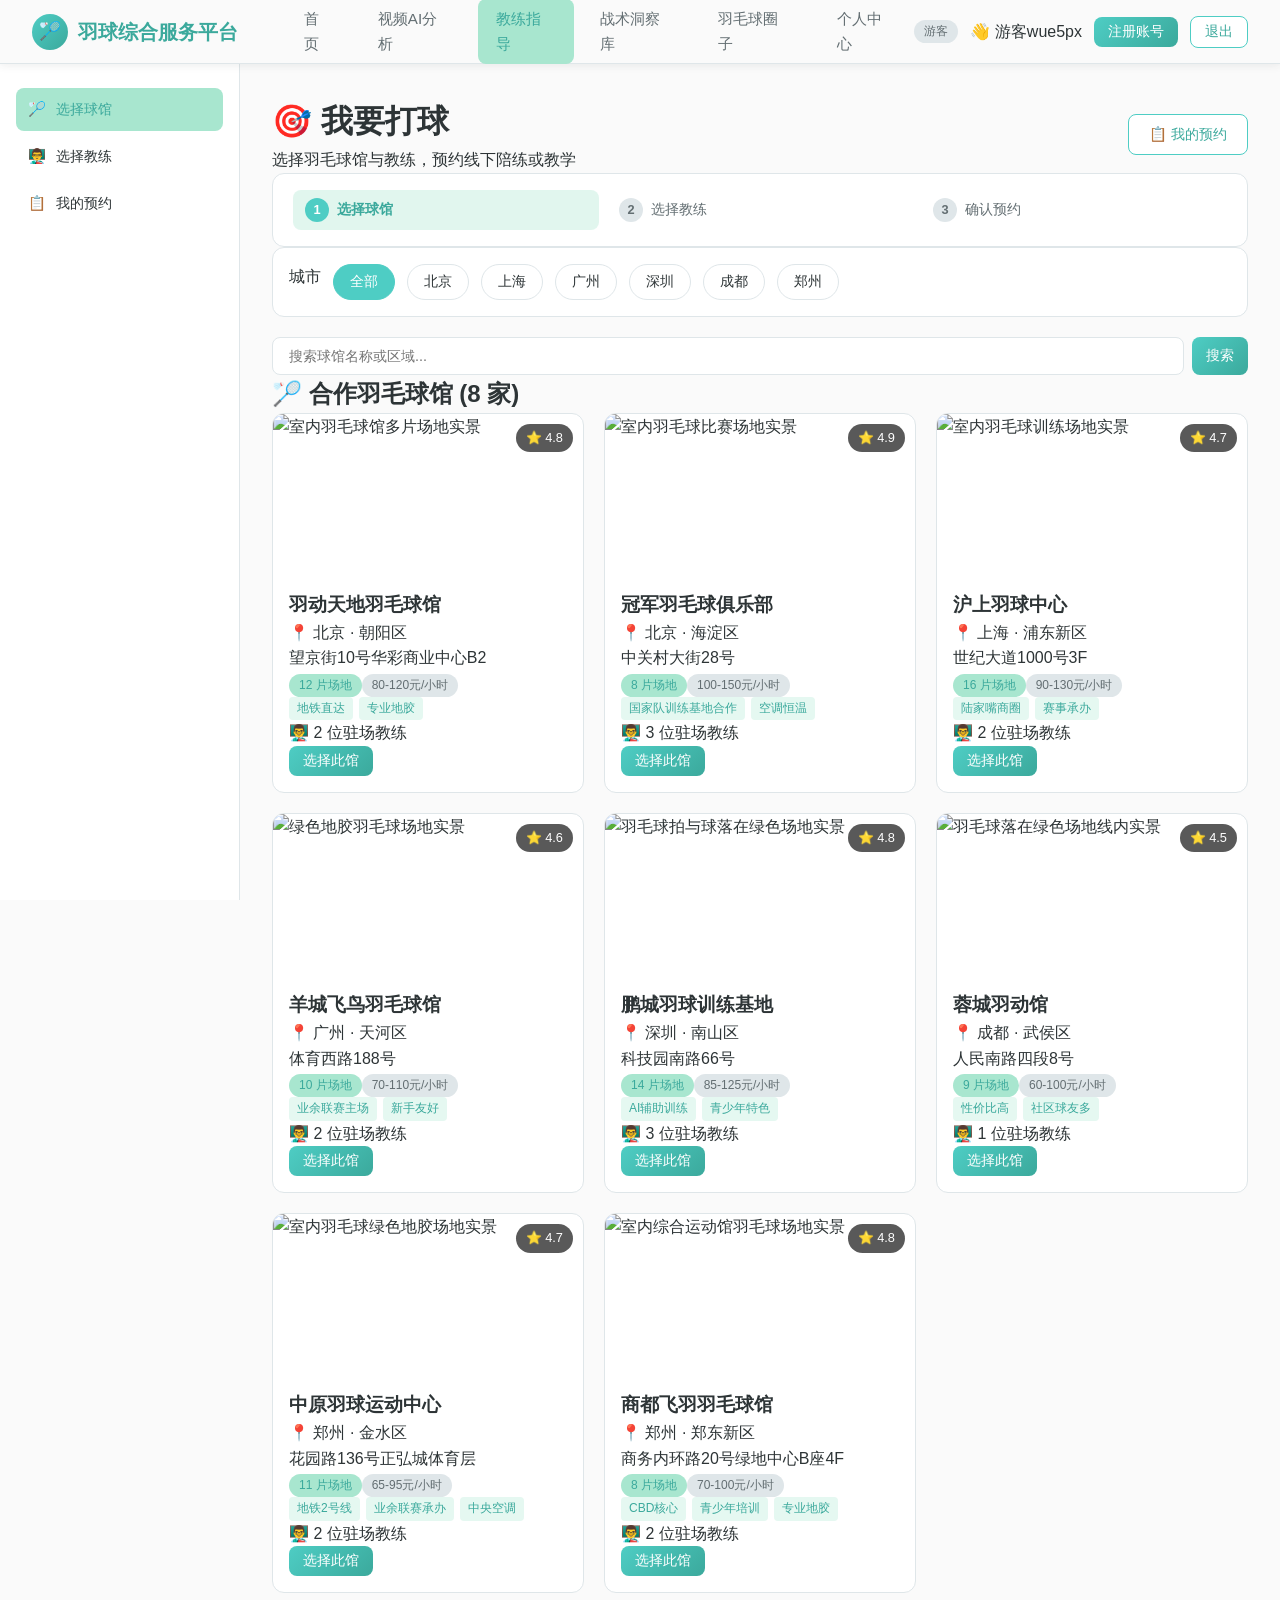
==== commit dc063511: "Add files via upload" ====
--- a/coaching.html
+++ b/coaching.html
@@ -2,14 +2,15 @@
 <html lang="zh-CN">
 <head>
   <meta charset="UTF-8">
-  <meta name="viewport" content="width=device-width, initial-scale=1.0">
-  <title>教练指导 - 羽球综合服务平台</title>
+  <meta name="viewport" content="width=device-width, initial-scale=1.0, maximum-scale=1.0, viewport-fit=cover">
+  <title>我要打球 - 羽球综合服务平台</title>
   <script src="https://cdn.tailwindcss.com"></script>
   <script>
     tailwind.config = {
-      theme: { extend: { colors: { mint: { DEFAULT: '#4ECDC4', light: '#A8E6CF', dark: '#3BA99C' } } } }
+      theme: { screens: { sm: '640px', md: '1100px', lg: '1280px', xl: '1536px' }, extend: { colors: { mint: { DEFAULT: '#4ECDC4', light: '#A8E6CF', dark: '#3BA99C' } } } }
     }
   </script>
+  <link rel="icon" href="images/logo.svg" type="image/svg+xml">
   <link rel="stylesheet" href="css/common.css">
 </head>
 <body>
@@ -21,11 +22,13 @@
     <main class="main-content">
       <div class="coaching-hero mb-6">
         <div>
-          <h1 class="text-2xl font-bold text-gray-800">🎯 教练指导 · 线下教学</h1>
-          <p class="text-gray-500 mt-1">选择羽毛球馆与认证教练，预约一对一或小班线下课程</p>
+          <h1 class="text-2xl font-bold text-gray-800">🎯 我要打球</h1>
+          <p class="text-gray-500 mt-1">选择羽毛球馆与教练，预约线下陪练或教学</p>
         </div>
         <button class="btn btn-secondary" id="myBookingsBtn">📋 我的预约</button>
       </div>
+      <div id="workspaceHint" class="mb-4"></div>
+      <div id="coachingGeoBar" class="mb-4"></div>
 
       <!-- 预约进度条 -->
       <div class="booking-steps mb-6" id="bookingSteps">
@@ -141,11 +144,16 @@
   </div>
 
   <script src="https://code.jquery.com/jquery-3.7.1.min.js"></script>
+  <script src="js/splash.js"></script>
   <script src="js/video-library.js"></script>
   <script src="js/community-seed.js"></script>
   <script src="js/player-extra.js"></script>
   <script src="js/venue-images.js"></script>
+  <script src="js/shop-data.js"></script>
   <script src="js/mock-data.js"></script>
+  <script src="js/events-catalog.js"></script>
+  <script src="js/player-photos.js"></script>
+  <script src="js/event-images.js"></script>
   <script src="js/common.js"></script>
   <script src="js/coaching.js"></script>
 </body>
